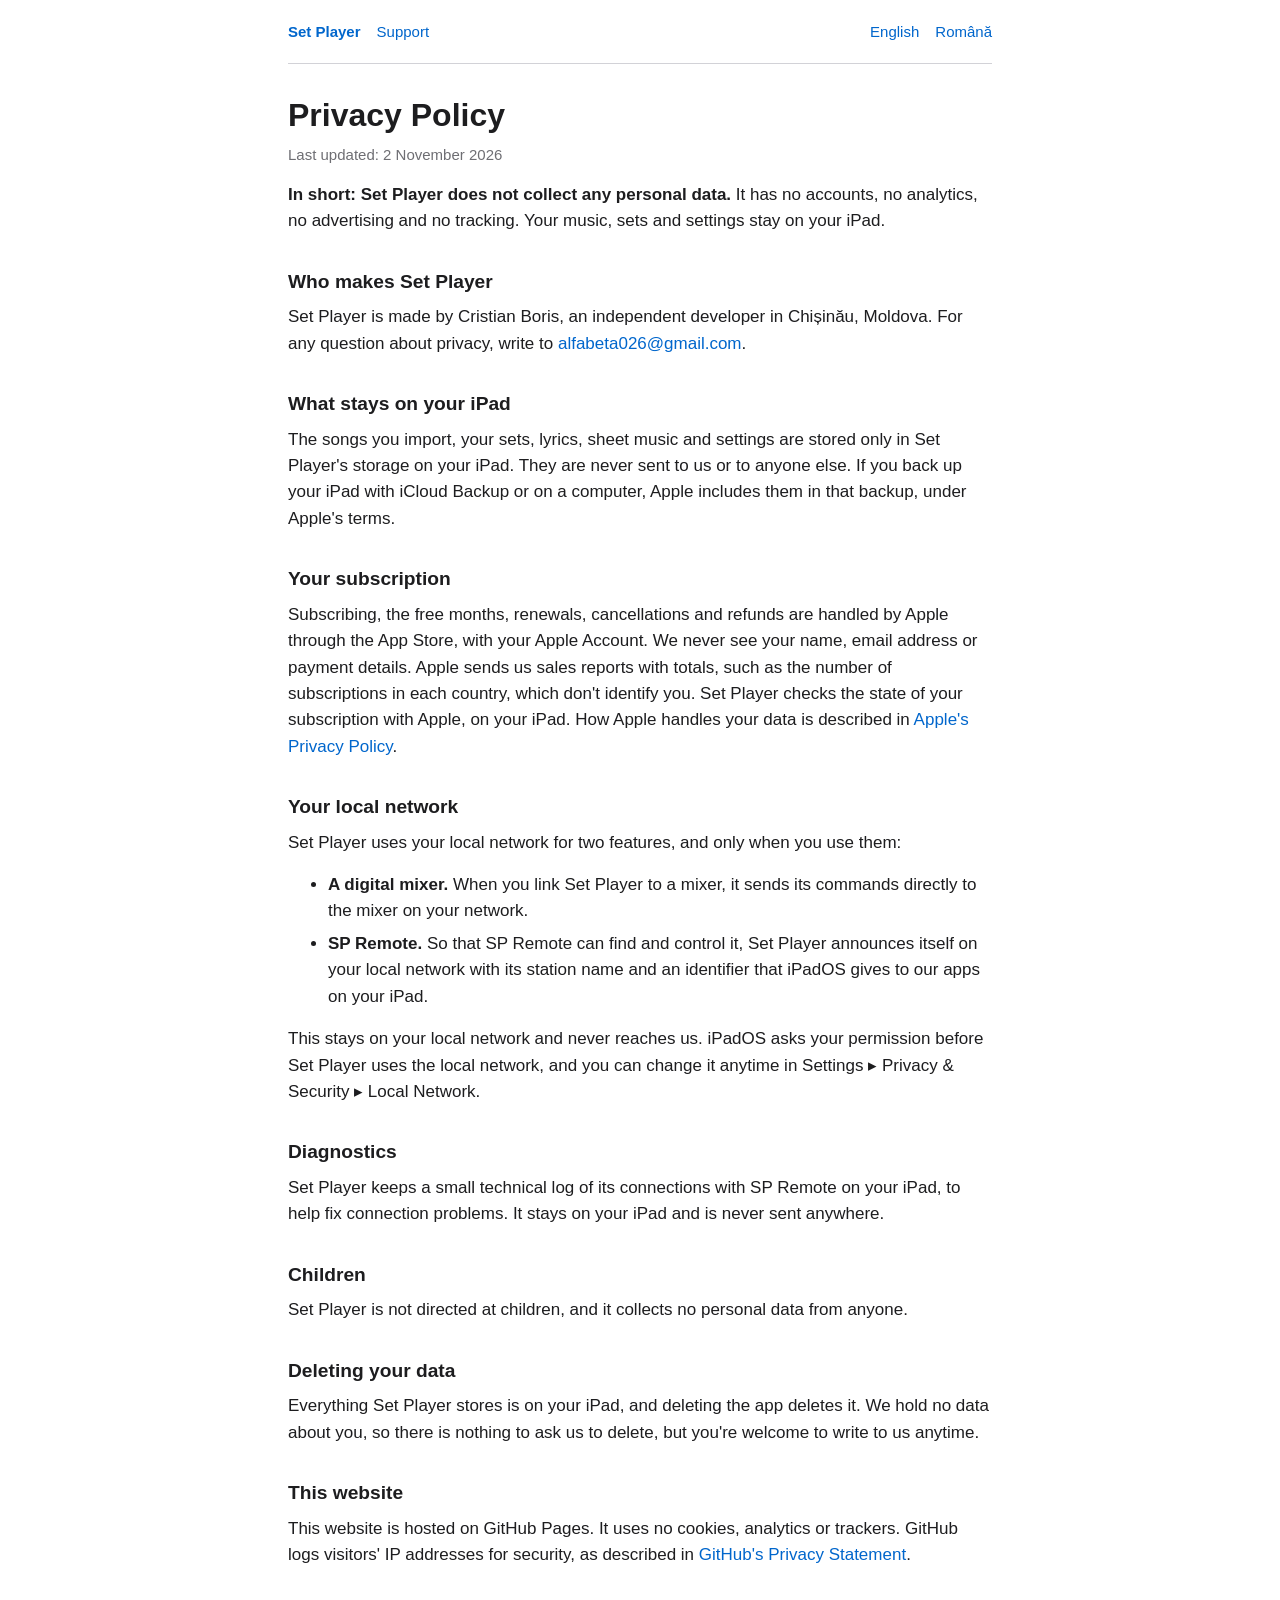
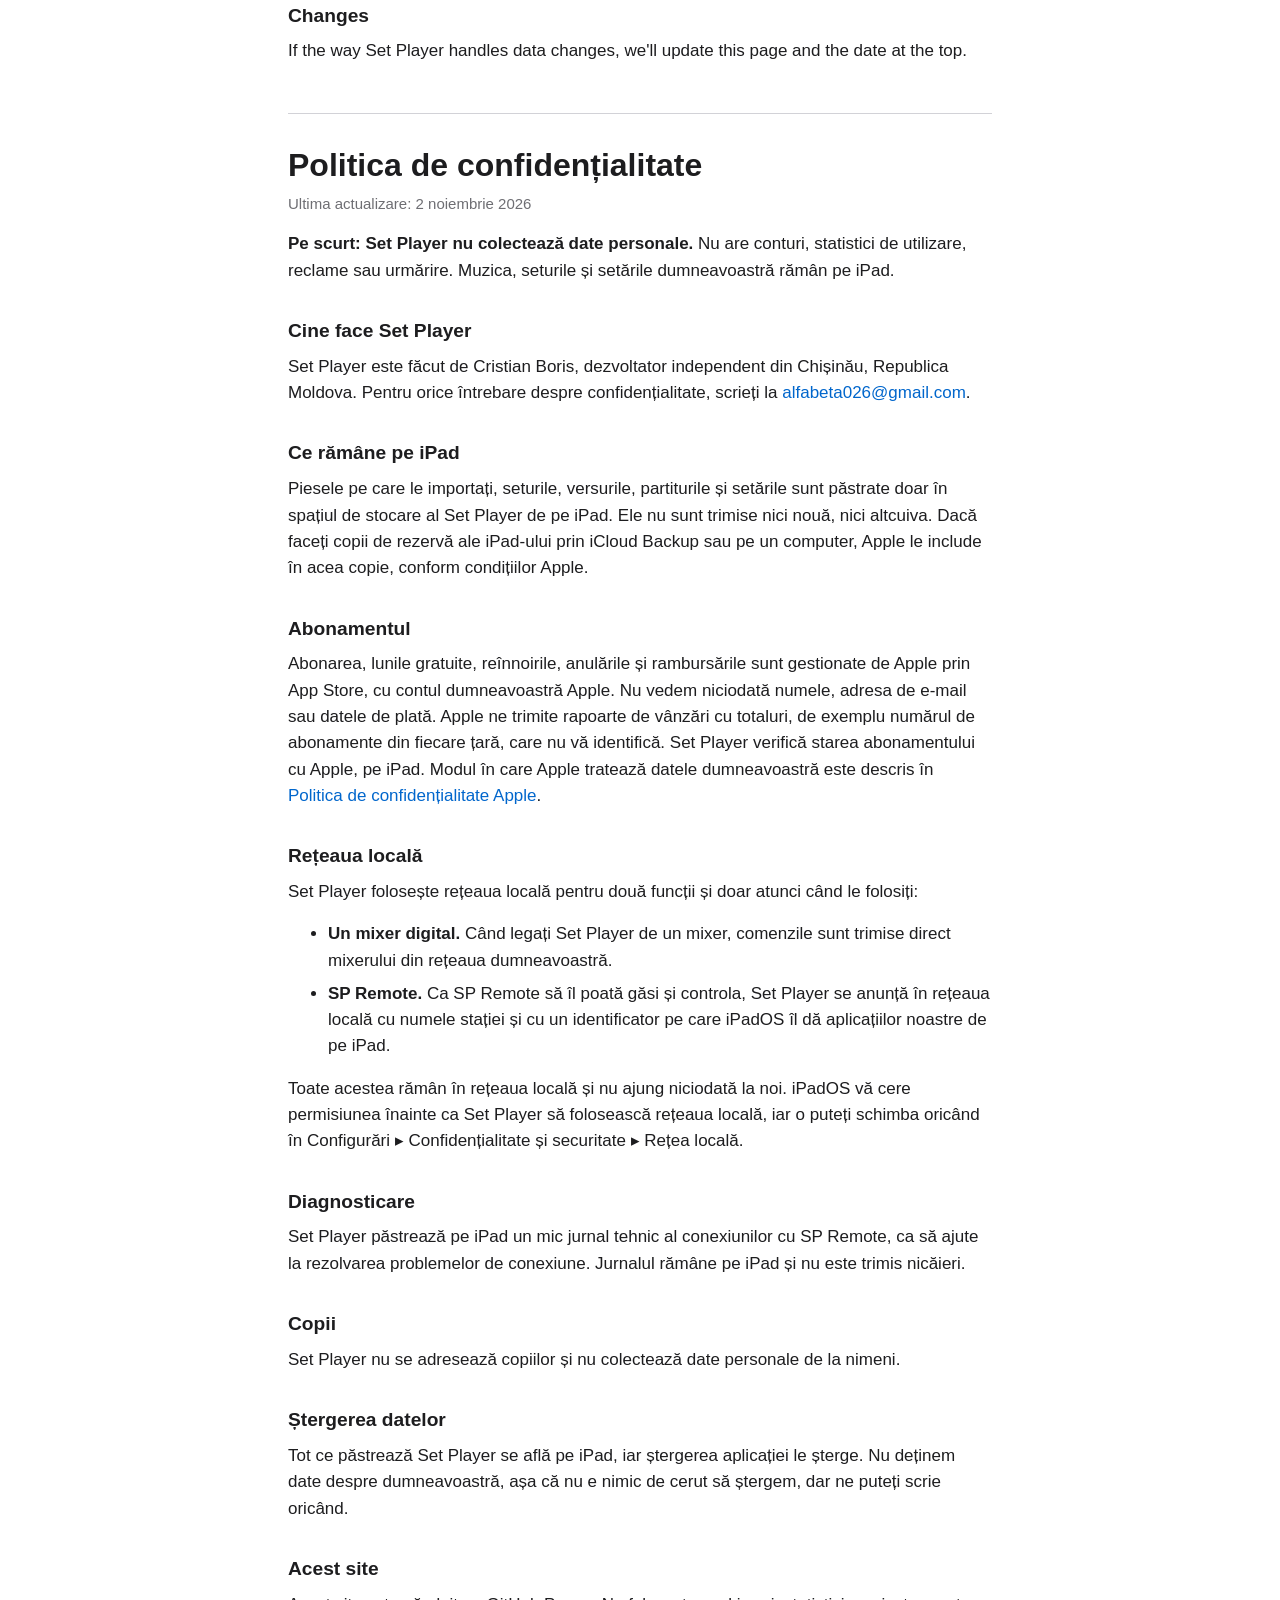
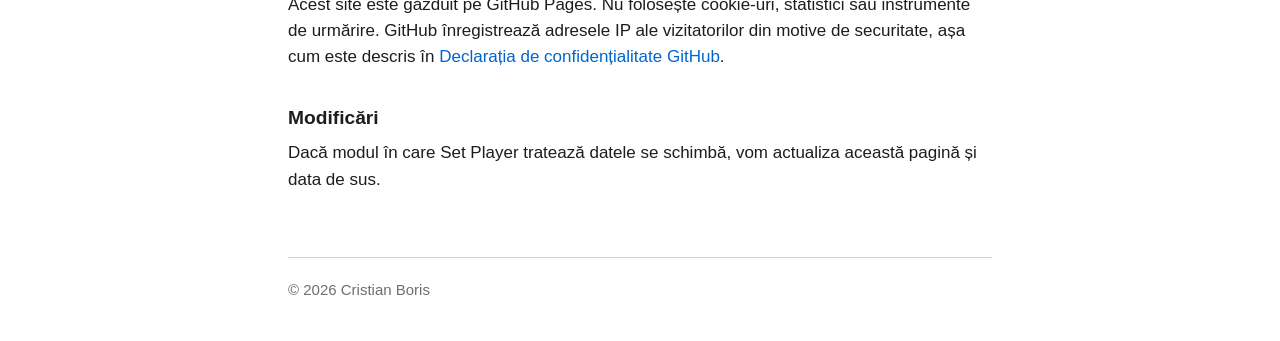
==== privacy/index.html @ 9a48c9ad "Set Player website: home, privacy policy and support pages in English and Romanian" ====
<!doctype html>
<html lang="en">
<head>
  <meta charset="utf-8">
  <meta name="viewport" content="width=device-width, initial-scale=1">
  <title>Set Player Privacy Policy</title>
  <meta name="description" content="Set Player does not collect any personal data.">
  <link rel="stylesheet" href="../style.css">
</head>
<body>
  <header>
    <nav><a href="../"><strong>Set Player</strong></a><a href="../support/">Support</a></nav>
    <nav><a href="#en">English</a><a href="#ro">Română</a></nav>
  </header>
  <main>
    <section id="en">
      <h1>Privacy Policy</h1>
      <p class="updated">Last updated: 2 November 2026</p>

      <p><strong>In short: Set Player does not collect any personal data.</strong> It has no accounts, no analytics, no advertising and no tracking. Your music, sets and settings stay on your iPad.</p>

      <h2>Who makes Set Player</h2>
      <p>Set Player is made by Cristian Boris, an independent developer in Chișinău, Moldova. For any question about privacy, write to <a href="mailto:alfabeta026@gmail.com">alfabeta026@gmail.com</a>.</p>

      <h2>What stays on your iPad</h2>
      <p>The songs you import, your sets, lyrics, sheet music and settings are stored only in Set Player's storage on your iPad. They are never sent to us or to anyone else. If you back up your iPad with iCloud Backup or on a computer, Apple includes them in that backup, under Apple's terms.</p>

      <h2>Your subscription</h2>
      <p>Subscribing, the free months, renewals, cancellations and refunds are handled by Apple through the App Store, with your Apple Account. We never see your name, email address or payment details. Apple sends us sales reports with totals, such as the number of subscriptions in each country, which don't identify you. Set Player checks the state of your subscription with Apple, on your iPad. How Apple handles your data is described in <a href="https://www.apple.com/legal/privacy/">Apple's Privacy Policy</a>.</p>

      <h2>Your local network</h2>
      <p>Set Player uses your local network for two features, and only when you use them:</p>
      <ul>
        <li><strong>A digital mixer.</strong> When you link Set Player to a mixer, it sends its commands directly to the mixer on your network.</li>
        <li><strong>SP Remote.</strong> So that SP Remote can find and control it, Set Player announces itself on your local network with its station name and an identifier that iPadOS gives to our apps on your iPad.</li>
      </ul>
      <p>This stays on your local network and never reaches us. iPadOS asks your permission before Set Player uses the local network, and you can change it anytime in Settings ▸ Privacy &amp; Security ▸ Local Network.</p>

      <h2>Diagnostics</h2>
      <p>Set Player keeps a small technical log of its connections with SP Remote on your iPad, to help fix connection problems. It stays on your iPad and is never sent anywhere.</p>

      <h2>Children</h2>
      <p>Set Player is not directed at children, and it collects no personal data from anyone.</p>

      <h2>Deleting your data</h2>
      <p>Everything Set Player stores is on your iPad, and deleting the app deletes it. We hold no data about you, so there is nothing to ask us to delete, but you're welcome to write to us anytime.</p>

      <h2>This website</h2>
      <p>This website is hosted on GitHub Pages. It uses no cookies, analytics or trackers. GitHub logs visitors' IP addresses for security, as described in <a href="https://docs.github.com/en/site-policy/privacy-policies/github-general-privacy-statement">GitHub's Privacy Statement</a>.</p>

      <h2>Changes</h2>
      <p>If the way Set Player handles data changes, we'll update this page and the date at the top.</p>
    </section>

    <section id="ro" lang="ro">
      <h1>Politica de confidențialitate</h1>
      <p class="updated">Ultima actualizare: 2 noiembrie 2026</p>

      <p><strong>Pe scurt: Set Player nu colectează date personale.</strong> Nu are conturi, statistici de utilizare, reclame sau urmărire. Muzica, seturile și setările dumneavoastră rămân pe iPad.</p>

      <h2>Cine face Set Player</h2>
      <p>Set Player este făcut de Cristian Boris, dezvoltator independent din Chișinău, Republica Moldova. Pentru orice întrebare despre confidențialitate, scrieți la <a href="mailto:alfabeta026@gmail.com">alfabeta026@gmail.com</a>.</p>

      <h2>Ce rămâne pe iPad</h2>
      <p>Piesele pe care le importați, seturile, versurile, partiturile și setările sunt păstrate doar în spațiul de stocare al Set Player de pe iPad. Ele nu sunt trimise nici nouă, nici altcuiva. Dacă faceți copii de rezervă ale iPad-ului prin iCloud Backup sau pe un computer, Apple le include în acea copie, conform condițiilor Apple.</p>

      <h2>Abonamentul</h2>
      <p>Abonarea, lunile gratuite, reînnoirile, anulările și rambursările sunt gestionate de Apple prin App Store, cu contul dumneavoastră Apple. Nu vedem niciodată numele, adresa de e-mail sau datele de plată. Apple ne trimite rapoarte de vânzări cu totaluri, de exemplu numărul de abonamente din fiecare țară, care nu vă identifică. Set Player verifică starea abonamentului cu Apple, pe iPad. Modul în care Apple tratează datele dumneavoastră este descris în <a href="https://www.apple.com/legal/privacy/ro/">Politica de confidențialitate Apple</a>.</p>

      <h2>Rețeaua locală</h2>
      <p>Set Player folosește rețeaua locală pentru două funcții și doar atunci când le folosiți:</p>
      <ul>
        <li><strong>Un mixer digital.</strong> Când legați Set Player de un mixer, comenzile sunt trimise direct mixerului din rețeaua dumneavoastră.</li>
        <li><strong>SP Remote.</strong> Ca SP Remote să îl poată găsi și controla, Set Player se anunță în rețeaua locală cu numele stației și cu un identificator pe care iPadOS îl dă aplicațiilor noastre de pe iPad.</li>
      </ul>
      <p>Toate acestea rămân în rețeaua locală și nu ajung niciodată la noi. iPadOS vă cere permisiunea înainte ca Set Player să folosească rețeaua locală, iar o puteți schimba oricând în Configurări ▸ Confidențialitate și securitate ▸ Rețea locală.</p>

      <h2>Diagnosticare</h2>
      <p>Set Player păstrează pe iPad un mic jurnal tehnic al conexiunilor cu SP Remote, ca să ajute la rezolvarea problemelor de conexiune. Jurnalul rămâne pe iPad și nu este trimis nicăieri.</p>

      <h2>Copii</h2>
      <p>Set Player nu se adresează copiilor și nu colectează date personale de la nimeni.</p>

      <h2>Ștergerea datelor</h2>
      <p>Tot ce păstrează Set Player se află pe iPad, iar ștergerea aplicației le șterge. Nu deținem date despre dumneavoastră, așa că nu e nimic de cerut să ștergem, dar ne puteți scrie oricând.</p>

      <h2>Acest site</h2>
      <p>Acest site este găzduit pe GitHub Pages. Nu folosește cookie-uri, statistici sau instrumente de urmărire. GitHub înregistrează adresele IP ale vizitatorilor din motive de securitate, așa cum este descris în <a href="https://docs.github.com/en/site-policy/privacy-policies/github-general-privacy-statement">Declarația de confidențialitate GitHub</a>.</p>

      <h2>Modificări</h2>
      <p>Dacă modul în care Set Player tratează datele se schimbă, vom actualiza această pagină și data de sus.</p>
    </section>
  </main>
  <footer>© 2026 Cristian Boris</footer>
</body>
</html>
---- style.css ----
:root {
  color-scheme: light dark;
  --bg: #ffffff;
  --text: #1d1d1f;
  --muted: #6e6e73;
  --line: #d2d2d7;
  --link: #0066cc;
}

@media (prefers-color-scheme: dark) {
  :root {
    --bg: #000000;
    --text: #f5f5f7;
    --muted: #a1a1a6;
    --line: #38383a;
    --link: #2997ff;
  }
}

* { box-sizing: border-box; }

body {
  margin: 0;
  padding: 0 16px;
  background: var(--bg);
  color: var(--text);
  font: 17px/1.55 -apple-system, BlinkMacSystemFont, "Segoe UI", Roboto, Helvetica, Arial, sans-serif;
  -webkit-text-size-adjust: 100%;
}

main, header, footer {
  max-width: 44rem;
  margin: 0 auto;
}

header {
  display: flex;
  flex-wrap: wrap;
  justify-content: space-between;
  gap: 8px 24px;
  padding: 20px 0;
  border-bottom: 1px solid var(--line);
  font-size: 15px;
}

header nav { display: flex; flex-wrap: wrap; gap: 4px 16px; }

main { padding: 32px 0 48px; }

h1 { font-size: 2rem; line-height: 1.2; margin: 0 0 8px; }
h2 { font-size: 1.2rem; margin: 2rem 0 0.5rem; }
p, ul { margin: 0 0 1rem; }
li { margin-bottom: 0.4rem; }

a { color: var(--link); text-decoration: none; }
a:hover { text-decoration: underline; }

.updated, footer { color: var(--muted); font-size: 15px; }

.tagline { font-size: 1.3rem; margin-bottom: 1.5rem; }

section + section {
  margin-top: 48px;
  padding-top: 32px;
  border-top: 1px solid var(--line);
}

footer {
  padding: 20px 0 40px;
  border-top: 1px solid var(--line);
}
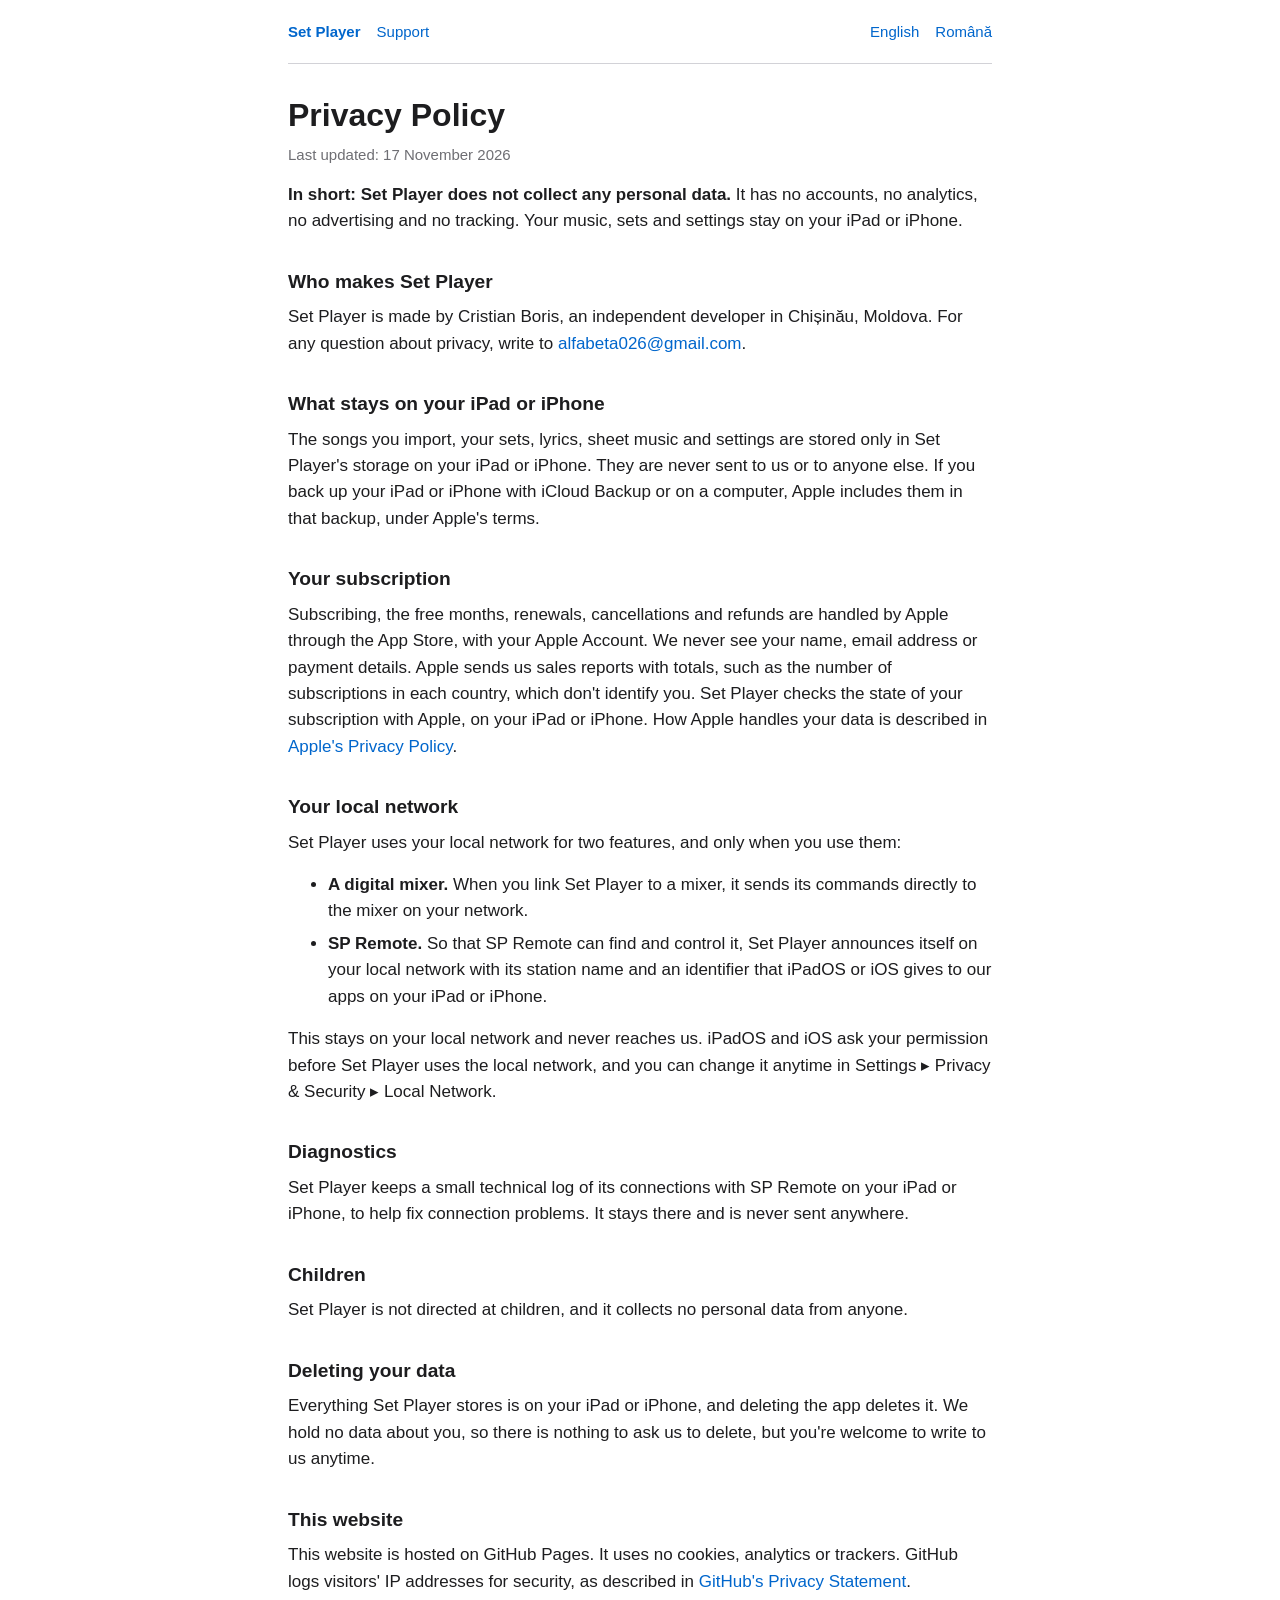
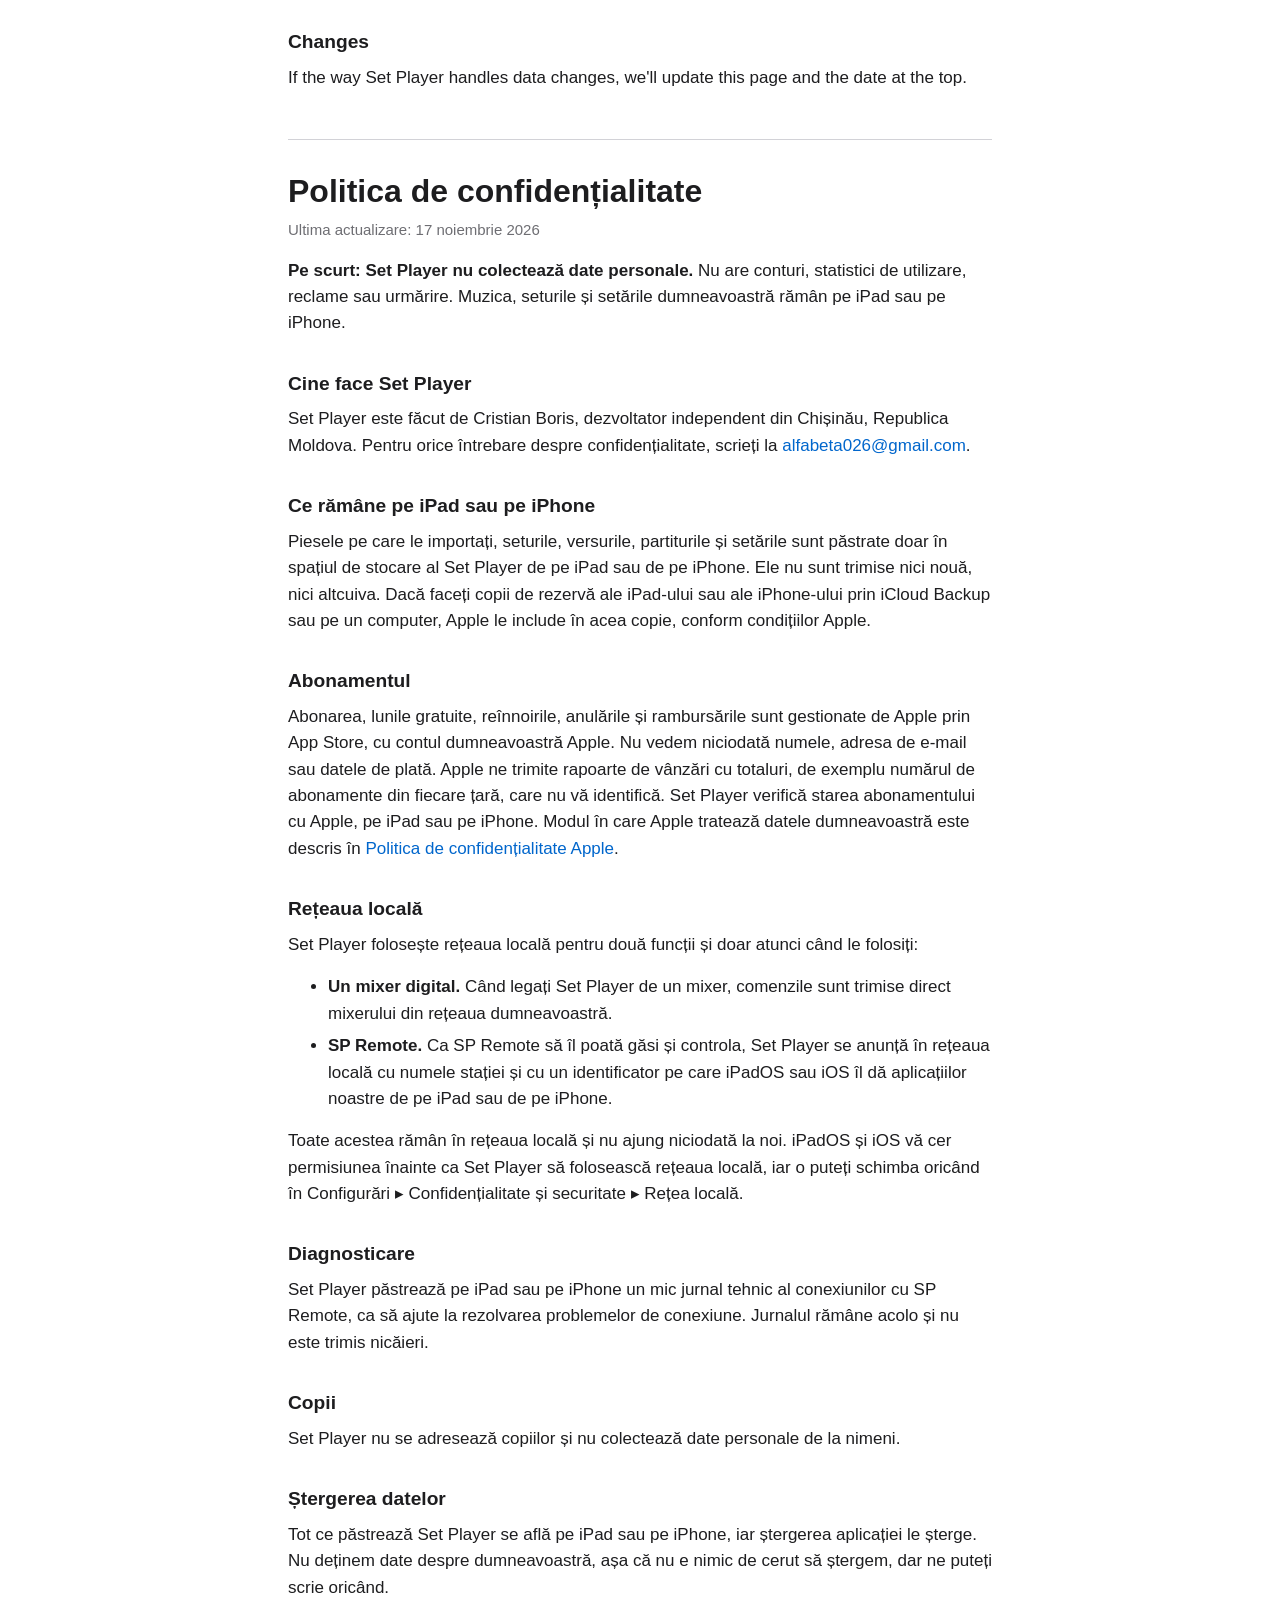
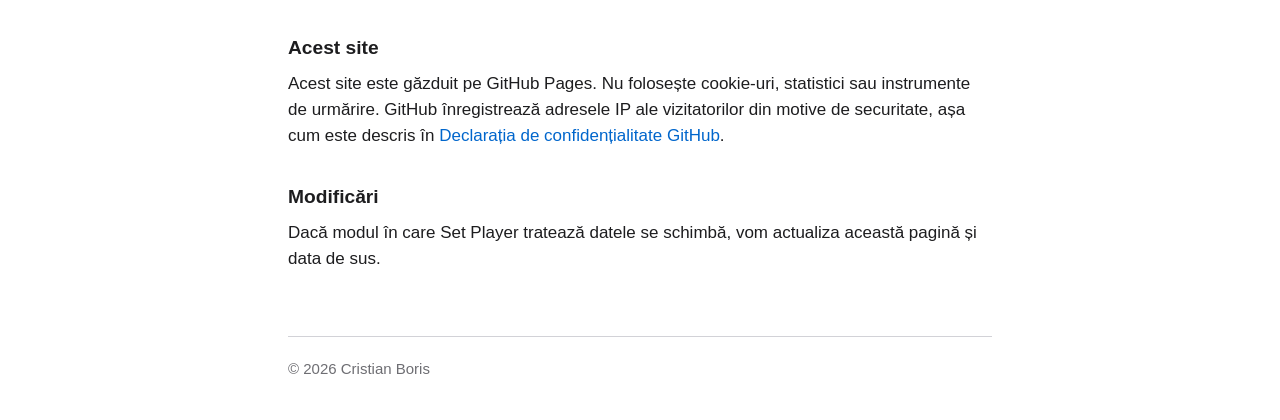
==== commit ed9ef2a8: "Set Player on iPhone: the pages say iPad or iPhone wherever they meant the device" ====
--- a/privacy/index.html
+++ b/privacy/index.html
@@ -15,35 +15,35 @@
   <main>
     <section id="en">
       <h1>Privacy Policy</h1>
-      <p class="updated">Last updated: 2 November 2026</p>
+      <p class="updated">Last updated: 17 November 2026</p>
 
-      <p><strong>In short: Set Player does not collect any personal data.</strong> It has no accounts, no analytics, no advertising and no tracking. Your music, sets and settings stay on your iPad.</p>
+      <p><strong>In short: Set Player does not collect any personal data.</strong> It has no accounts, no analytics, no advertising and no tracking. Your music, sets and settings stay on your iPad or iPhone.</p>
 
       <h2>Who makes Set Player</h2>
       <p>Set Player is made by Cristian Boris, an independent developer in Chișinău, Moldova. For any question about privacy, write to <a href="mailto:alfabeta026@gmail.com">alfabeta026@gmail.com</a>.</p>
 
-      <h2>What stays on your iPad</h2>
-      <p>The songs you import, your sets, lyrics, sheet music and settings are stored only in Set Player's storage on your iPad. They are never sent to us or to anyone else. If you back up your iPad with iCloud Backup or on a computer, Apple includes them in that backup, under Apple's terms.</p>
+      <h2>What stays on your iPad or iPhone</h2>
+      <p>The songs you import, your sets, lyrics, sheet music and settings are stored only in Set Player's storage on your iPad or iPhone. They are never sent to us or to anyone else. If you back up your iPad or iPhone with iCloud Backup or on a computer, Apple includes them in that backup, under Apple's terms.</p>
 
       <h2>Your subscription</h2>
-      <p>Subscribing, the free months, renewals, cancellations and refunds are handled by Apple through the App Store, with your Apple Account. We never see your name, email address or payment details. Apple sends us sales reports with totals, such as the number of subscriptions in each country, which don't identify you. Set Player checks the state of your subscription with Apple, on your iPad. How Apple handles your data is described in <a href="https://www.apple.com/legal/privacy/">Apple's Privacy Policy</a>.</p>
+      <p>Subscribing, the free months, renewals, cancellations and refunds are handled by Apple through the App Store, with your Apple Account. We never see your name, email address or payment details. Apple sends us sales reports with totals, such as the number of subscriptions in each country, which don't identify you. Set Player checks the state of your subscription with Apple, on your iPad or iPhone. How Apple handles your data is described in <a href="https://www.apple.com/legal/privacy/">Apple's Privacy Policy</a>.</p>
 
       <h2>Your local network</h2>
       <p>Set Player uses your local network for two features, and only when you use them:</p>
       <ul>
         <li><strong>A digital mixer.</strong> When you link Set Player to a mixer, it sends its commands directly to the mixer on your network.</li>
-        <li><strong>SP Remote.</strong> So that SP Remote can find and control it, Set Player announces itself on your local network with its station name and an identifier that iPadOS gives to our apps on your iPad.</li>
+        <li><strong>SP Remote.</strong> So that SP Remote can find and control it, Set Player announces itself on your local network with its station name and an identifier that iPadOS or iOS gives to our apps on your iPad or iPhone.</li>
       </ul>
-      <p>This stays on your local network and never reaches us. iPadOS asks your permission before Set Player uses the local network, and you can change it anytime in Settings ▸ Privacy &amp; Security ▸ Local Network.</p>
+      <p>This stays on your local network and never reaches us. iPadOS and iOS ask your permission before Set Player uses the local network, and you can change it anytime in Settings ▸ Privacy &amp; Security ▸ Local Network.</p>
 
       <h2>Diagnostics</h2>
-      <p>Set Player keeps a small technical log of its connections with SP Remote on your iPad, to help fix connection problems. It stays on your iPad and is never sent anywhere.</p>
+      <p>Set Player keeps a small technical log of its connections with SP Remote on your iPad or iPhone, to help fix connection problems. It stays there and is never sent anywhere.</p>
 
       <h2>Children</h2>
       <p>Set Player is not directed at children, and it collects no personal data from anyone.</p>
 
       <h2>Deleting your data</h2>
-      <p>Everything Set Player stores is on your iPad, and deleting the app deletes it. We hold no data about you, so there is nothing to ask us to delete, but you're welcome to write to us anytime.</p>
+      <p>Everything Set Player stores is on your iPad or iPhone, and deleting the app deletes it. We hold no data about you, so there is nothing to ask us to delete, but you're welcome to write to us anytime.</p>
 
       <h2>This website</h2>
       <p>This website is hosted on GitHub Pages. It uses no cookies, analytics or trackers. GitHub logs visitors' IP addresses for security, as described in <a href="https://docs.github.com/en/site-policy/privacy-policies/github-general-privacy-statement">GitHub's Privacy Statement</a>.</p>
@@ -54,35 +54,35 @@
 
     <section id="ro" lang="ro">
       <h1>Politica de confidențialitate</h1>
-      <p class="updated">Ultima actualizare: 2 noiembrie 2026</p>
+      <p class="updated">Ultima actualizare: 17 noiembrie 2026</p>
 
-      <p><strong>Pe scurt: Set Player nu colectează date personale.</strong> Nu are conturi, statistici de utilizare, reclame sau urmărire. Muzica, seturile și setările dumneavoastră rămân pe iPad.</p>
+      <p><strong>Pe scurt: Set Player nu colectează date personale.</strong> Nu are conturi, statistici de utilizare, reclame sau urmărire. Muzica, seturile și setările dumneavoastră rămân pe iPad sau pe iPhone.</p>
 
       <h2>Cine face Set Player</h2>
       <p>Set Player este făcut de Cristian Boris, dezvoltator independent din Chișinău, Republica Moldova. Pentru orice întrebare despre confidențialitate, scrieți la <a href="mailto:alfabeta026@gmail.com">alfabeta026@gmail.com</a>.</p>
 
-      <h2>Ce rămâne pe iPad</h2>
-      <p>Piesele pe care le importați, seturile, versurile, partiturile și setările sunt păstrate doar în spațiul de stocare al Set Player de pe iPad. Ele nu sunt trimise nici nouă, nici altcuiva. Dacă faceți copii de rezervă ale iPad-ului prin iCloud Backup sau pe un computer, Apple le include în acea copie, conform condițiilor Apple.</p>
+      <h2>Ce rămâne pe iPad sau pe iPhone</h2>
+      <p>Piesele pe care le importați, seturile, versurile, partiturile și setările sunt păstrate doar în spațiul de stocare al Set Player de pe iPad sau de pe iPhone. Ele nu sunt trimise nici nouă, nici altcuiva. Dacă faceți copii de rezervă ale iPad-ului sau ale iPhone-ului prin iCloud Backup sau pe un computer, Apple le include în acea copie, conform condițiilor Apple.</p>
 
       <h2>Abonamentul</h2>
-      <p>Abonarea, lunile gratuite, reînnoirile, anulările și rambursările sunt gestionate de Apple prin App Store, cu contul dumneavoastră Apple. Nu vedem niciodată numele, adresa de e-mail sau datele de plată. Apple ne trimite rapoarte de vânzări cu totaluri, de exemplu numărul de abonamente din fiecare țară, care nu vă identifică. Set Player verifică starea abonamentului cu Apple, pe iPad. Modul în care Apple tratează datele dumneavoastră este descris în <a href="https://www.apple.com/legal/privacy/ro/">Politica de confidențialitate Apple</a>.</p>
+      <p>Abonarea, lunile gratuite, reînnoirile, anulările și rambursările sunt gestionate de Apple prin App Store, cu contul dumneavoastră Apple. Nu vedem niciodată numele, adresa de e-mail sau datele de plată. Apple ne trimite rapoarte de vânzări cu totaluri, de exemplu numărul de abonamente din fiecare țară, care nu vă identifică. Set Player verifică starea abonamentului cu Apple, pe iPad sau pe iPhone. Modul în care Apple tratează datele dumneavoastră este descris în <a href="https://www.apple.com/legal/privacy/ro/">Politica de confidențialitate Apple</a>.</p>
 
       <h2>Rețeaua locală</h2>
       <p>Set Player folosește rețeaua locală pentru două funcții și doar atunci când le folosiți:</p>
       <ul>
         <li><strong>Un mixer digital.</strong> Când legați Set Player de un mixer, comenzile sunt trimise direct mixerului din rețeaua dumneavoastră.</li>
-        <li><strong>SP Remote.</strong> Ca SP Remote să îl poată găsi și controla, Set Player se anunță în rețeaua locală cu numele stației și cu un identificator pe care iPadOS îl dă aplicațiilor noastre de pe iPad.</li>
+        <li><strong>SP Remote.</strong> Ca SP Remote să îl poată găsi și controla, Set Player se anunță în rețeaua locală cu numele stației și cu un identificator pe care iPadOS sau iOS îl dă aplicațiilor noastre de pe iPad sau de pe iPhone.</li>
       </ul>
-      <p>Toate acestea rămân în rețeaua locală și nu ajung niciodată la noi. iPadOS vă cere permisiunea înainte ca Set Player să folosească rețeaua locală, iar o puteți schimba oricând în Configurări ▸ Confidențialitate și securitate ▸ Rețea locală.</p>
+      <p>Toate acestea rămân în rețeaua locală și nu ajung niciodată la noi. iPadOS și iOS vă cer permisiunea înainte ca Set Player să folosească rețeaua locală, iar o puteți schimba oricând în Configurări ▸ Confidențialitate și securitate ▸ Rețea locală.</p>
 
       <h2>Diagnosticare</h2>
-      <p>Set Player păstrează pe iPad un mic jurnal tehnic al conexiunilor cu SP Remote, ca să ajute la rezolvarea problemelor de conexiune. Jurnalul rămâne pe iPad și nu este trimis nicăieri.</p>
+      <p>Set Player păstrează pe iPad sau pe iPhone un mic jurnal tehnic al conexiunilor cu SP Remote, ca să ajute la rezolvarea problemelor de conexiune. Jurnalul rămâne acolo și nu este trimis nicăieri.</p>
 
       <h2>Copii</h2>
       <p>Set Player nu se adresează copiilor și nu colectează date personale de la nimeni.</p>
 
       <h2>Ștergerea datelor</h2>
-      <p>Tot ce păstrează Set Player se află pe iPad, iar ștergerea aplicației le șterge. Nu deținem date despre dumneavoastră, așa că nu e nimic de cerut să ștergem, dar ne puteți scrie oricând.</p>
+      <p>Tot ce păstrează Set Player se află pe iPad sau pe iPhone, iar ștergerea aplicației le șterge. Nu deținem date despre dumneavoastră, așa că nu e nimic de cerut să ștergem, dar ne puteți scrie oricând.</p>
 
       <h2>Acest site</h2>
       <p>Acest site este găzduit pe GitHub Pages. Nu folosește cookie-uri, statistici sau instrumente de urmărire. GitHub înregistrează adresele IP ale vizitatorilor din motive de securitate, așa cum este descris în <a href="https://docs.github.com/en/site-policy/privacy-policies/github-general-privacy-statement">Declarația de confidențialitate GitHub</a>.</p>
